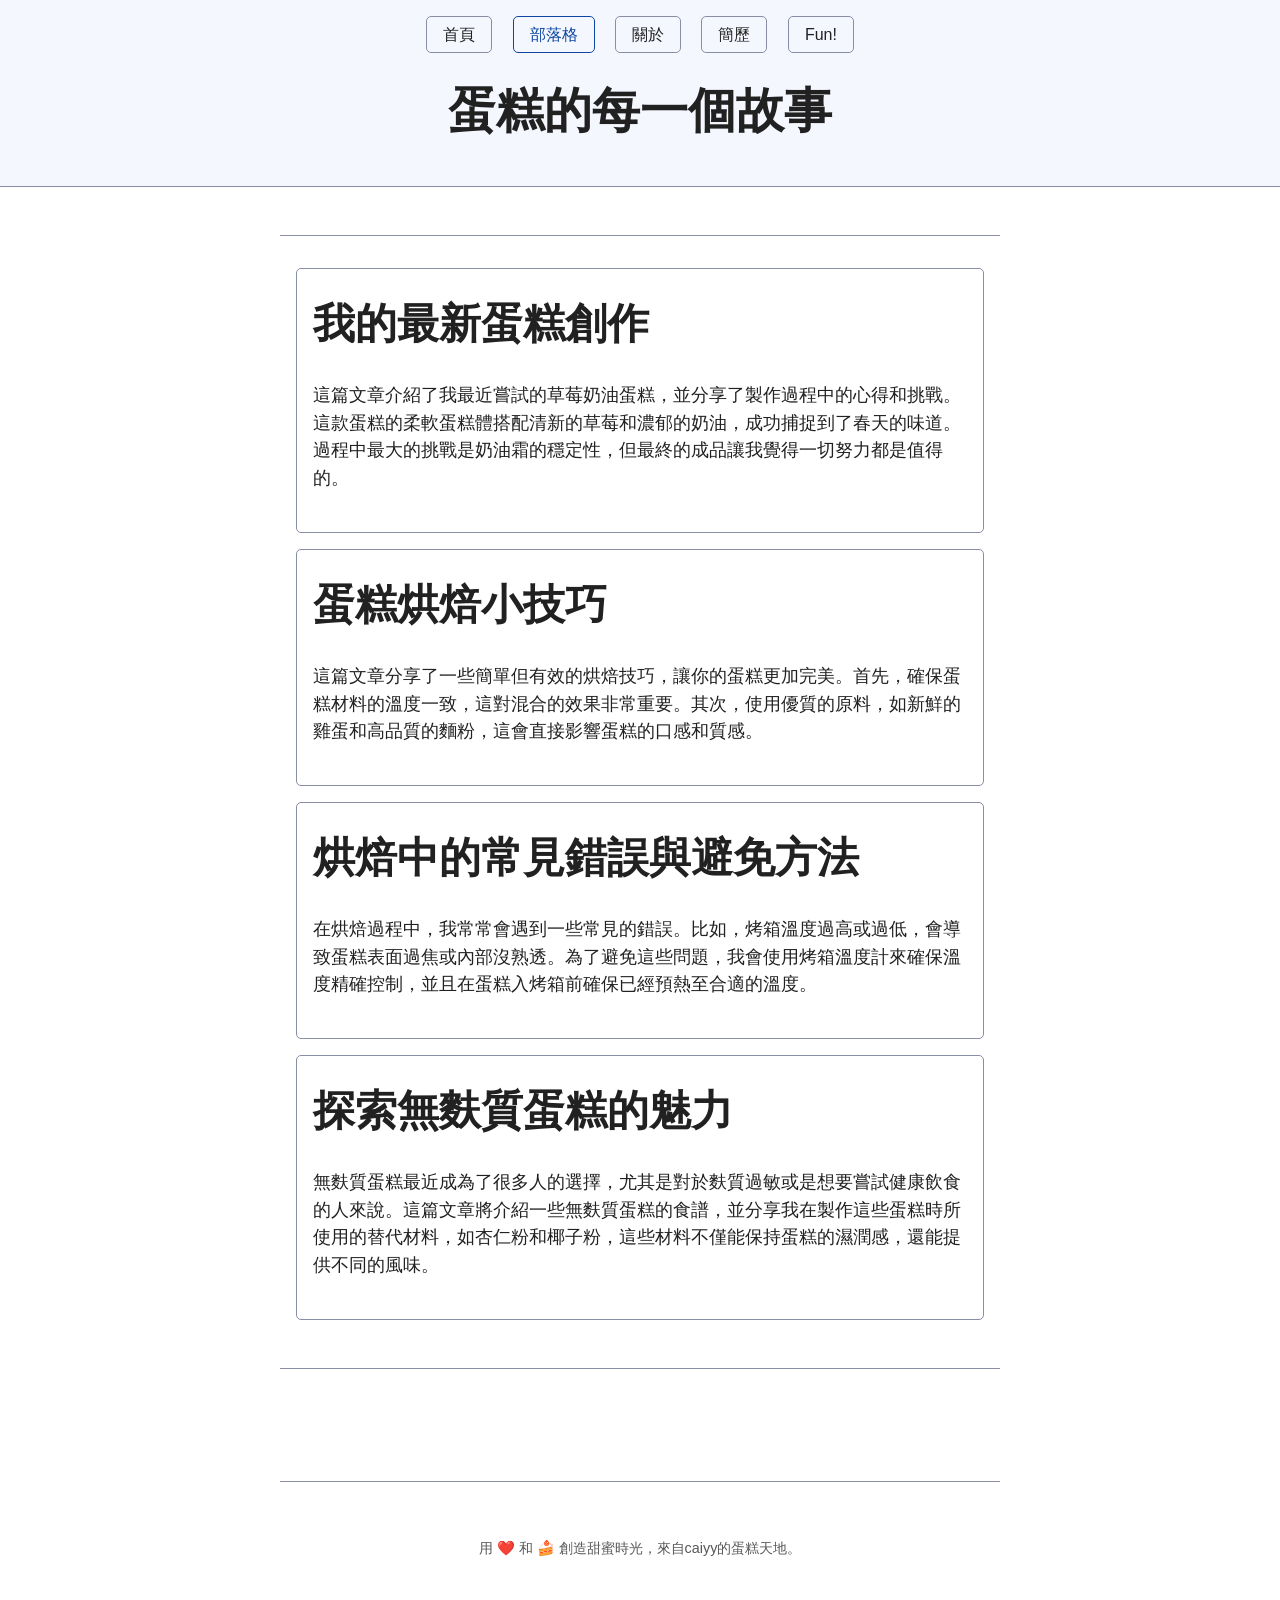
==== blog/index.html @ 67ed5c70 "Add files via upload" ====
<!DOCTYPE html>
<html lang="en">
<head>
    <meta charset="UTF-8">
    <meta name="viewport" content="width=device-width, initial-scale=1.0">
    <title>部落格 | Caiyy蛋糕天地</title>
    <link rel="stylesheet" href="../css/simple.css">
</head>

<body>
    <header>
        <nav>
            <a href="../index.html">首頁</a>
            <a href="index.html" aria-current="page">部落格</a>
            <a href="../about.html">關於</a>
            <a href="../resume.html">簡歷</a>
            <a href="../fun.html">Fun!</a>
        </nav>
        <h1>蛋糕的每一個故事</h1>
    </header>

    <section>
        <article>
            <h2>我的最新蛋糕創作</h2>
            <p>這篇文章介紹了我最近嘗試的草莓奶油蛋糕，並分享了製作過程中的心得和挑戰。這款蛋糕的柔軟蛋糕體搭配清新的草莓和濃郁的奶油，成功捕捉到了春天的味道。過程中最大的挑戰是奶油霜的穩定性，但最終的成品讓我覺得一切努力都是值得的。</p>
        </article>
        
        <article>
            <h2>蛋糕烘焙小技巧</h2>
            <p>這篇文章分享了一些簡單但有效的烘焙技巧，讓你的蛋糕更加完美。首先，確保蛋糕材料的溫度一致，這對混合的效果非常重要。其次，使用優質的原料，如新鮮的雞蛋和高品質的麵粉，這會直接影響蛋糕的口感和質感。</p>
        </article>
        
        <article>
            <h2>烘焙中的常見錯誤與避免方法</h2>
            <p>在烘焙過程中，我常常會遇到一些常見的錯誤。比如，烤箱溫度過高或過低，會導致蛋糕表面過焦或內部沒熟透。為了避免這些問題，我會使用烤箱溫度計來確保溫度精確控制，並且在蛋糕入烤箱前確保已經預熱至合適的溫度。</p>
        </article>
        
        <article>
            <h2>探索無麩質蛋糕的魅力</h2>
            <p>無麩質蛋糕最近成為了很多人的選擇，尤其是對於麩質過敏或是想要嘗試健康飲食的人來說。這篇文章將介紹一些無麩質蛋糕的食譜，並分享我在製作這些蛋糕時所使用的替代材料，如杏仁粉和椰子粉，這些材料不僅能保持蛋糕的濕潤感，還能提供不同的風味。</p>
        </article>
        
    </section>

    <footer>
        <p>用 ❤️ 和 🍰 創造甜蜜時光，來自caiyy的蛋糕天地。</p>
    </footer>
</body>
</html>
---- css/simple.css ----
/* Global variables. */
:root {
  /* Set sans-serif & mono fonts */
  --sans-font: -apple-system, BlinkMacSystemFont, "Avenir Next", Avenir,
    "Nimbus Sans L", Roboto, "Noto Sans", "Segoe UI", Arial, Helvetica,
    "Helvetica Neue", sans-serif;
  --mono-font: Consolas, Menlo, Monaco, "Andale Mono", "Ubuntu Mono", monospace;
  --standard-border-radius: 5px;

  /* Default (light) theme */
  --bg: #fff;
  --accent-bg: #f5f7ff;
  --text: #212121;
  --text-light: #585858;
  --border: #898EA4;
  --accent: #0d47a1;
  --accent-hover: #1266e2;
  --accent-text: var(--bg);
  --code: #d81b60;
  --preformatted: #444;
  --marked: #ffdd33;
  --disabled: #efefef;
}

/* Dark theme */
@media (prefers-color-scheme: dark) {
  :root {
    color-scheme: dark;
    --bg: #212121;
    --accent-bg: #2b2b2b;
    --text: #dcdcdc;
    --text-light: #ababab;
    --accent: #ffb300;
    --accent-hover: #ffe099;
    --accent-text: var(--bg);
    --code: #f06292;
    --preformatted: #ccc;
    --disabled: #111;
  }
  /* Add a bit of transparency so light media isn't so glaring in dark mode */
  img,
  video {
    opacity: 0.8;
  }
}

/* Reset box-sizing */
*, *::before, *::after {
  box-sizing: border-box;
}

/* Reset default appearance */
textarea,
select,
input,
progress {
  appearance: none;
  -webkit-appearance: none;
  -moz-appearance: none;
}

html {
  /* Set the font globally */
  font-family: var(--sans-font);
  scroll-behavior: smooth;
}

/* Make the body a nice central block */
body {
  color: var(--text);
  background-color: var(--bg);
  font-size: 1.15rem;
  line-height: 1.5;
  display: grid;
  grid-template-columns: 1fr min(45rem, 90%) 1fr;
  margin: 0;
}
body > * {
  grid-column: 2;
}

/* Make the header bg full width, but the content inline with body */
body > header {
  background-color: var(--accent-bg);
  border-bottom: 1px solid var(--border);
  text-align: center;
  padding: 0 0.5rem 2rem 0.5rem;
  grid-column: 1 / -1;
}

body > header > *:only-child {
  margin-block-start: 2rem;
}

body > header h1 {
  max-width: 1200px;
  margin: 1rem auto;
}

body > header p {
  max-width: 40rem;
  margin: 1rem auto;
}

/* Add a little padding to ensure spacing is correct between content and header > nav */
main {
  padding-top: 1.5rem;
}

body > footer {
  margin-top: 4rem;
  padding: 2rem 1rem 1.5rem 1rem;
  color: var(--text-light);
  font-size: 0.9rem;
  text-align: center;
  border-top: 1px solid var(--border);
}

/* Format headers */
h1 {
  font-size: 3rem;
}

h2 {
  font-size: 2.6rem;
  margin-top: 3rem;
}

h3 {
  font-size: 2rem;
  margin-top: 3rem;
}

h4 {
  font-size: 1.44rem;
}

h5 {
  font-size: 1.15rem;
}

h6 {
  font-size: 0.96rem;
}

p {
  margin: 1.5rem 0;
}

/* Prevent long strings from overflowing container */
p, h1, h2, h3, h4, h5, h6 {
  overflow-wrap: break-word;
}

/* Fix line height when title wraps */
h1,
h2,
h3 {
  line-height: 1.1;
}

/* Reduce header size on mobile */
@media only screen and (max-width: 720px) {
  h1 {
    font-size: 2.5rem;
  }

  h2 {
    font-size: 2.1rem;
  }

  h3 {
    font-size: 1.75rem;
  }

  h4 {
    font-size: 1.25rem;
  }
}

/* Format links & buttons */
a,
a:visited {
  color: var(--accent);
}

a:hover {
  text-decoration: none;
}

button,
.button,
a.button, /* extra specificity to override a */
input[type="submit"],
input[type="reset"],
input[type="button"] {
  border: 1px solid var(--accent);
  background-color: var(--accent);
  color: var(--accent-text);
  padding: 0.5rem 0.9rem;
  text-decoration: none;
  line-height: normal;
}

.button[aria-disabled="true"], 
input:disabled,
textarea:disabled,
select:disabled,
button[disabled] {
  cursor: not-allowed;
  background-color: var(--disabled);
  border-color: var(--disabled);
  color: var(--text-light);
}

input[type="range"] {
  padding: 0;
}

/* Set the cursor to '?' on an abbreviation and style the abbreviation to show that there is more information underneath */
abbr[title] {
  cursor: help;
  text-decoration-line: underline;
  text-decoration-style: dotted;
}

button:enabled:hover,
.button:not([aria-disabled="true"]):hover,
input[type="submit"]:enabled:hover,
input[type="reset"]:enabled:hover,
input[type="button"]:enabled:hover {
  background-color: var(--accent-hover);
  border-color: var(--accent-hover);
  cursor: pointer;
}

.button:focus-visible,
button:focus-visible:where(:enabled),
input:enabled:focus-visible:where(
  [type="submit"],
  [type="reset"],
  [type="button"]
) {
  outline: 2px solid var(--accent);
  outline-offset: 1px;
}

/* Format navigation */
header > nav {
  font-size: 1rem;
  line-height: 2;
  padding: 1rem 0 0 0;
}

/* Use flexbox to allow items to wrap, as needed */
header > nav ul,
header > nav ol {
  align-content: space-around;
  align-items: center;
  display: flex;
  flex-direction: row;
  flex-wrap: wrap;
  justify-content: center;
  list-style-type: none;
  margin: 0;
  padding: 0;
}

/* List items are inline elements, make them behave more like blocks */
header > nav ul li,
header > nav ol li {
  display: inline-block;
}

header > nav a,
header > nav a:visited {
  margin: 0 0.5rem 1rem 0.5rem;
  border: 1px solid var(--border);
  border-radius: var(--standard-border-radius);
  color: var(--text);
  display: inline-block;
  padding: 0.1rem 1rem;
  text-decoration: none;
}

header > nav a:hover,
header > nav a.current,
header > nav a[aria-current="page"],
header > nav a[aria-current="true"] {
  border-color: var(--accent);
  color: var(--accent);
  cursor: pointer;
}

/* Reduce nav side on mobile */
@media only screen and (max-width: 720px) {
  header > nav a {
    border: none;
    padding: 0;
    text-decoration: underline;
    line-height: 1;
  }
}

/* Consolidate box styling */
aside, details, pre, progress {
  background-color: var(--accent-bg);
  border: 1px solid var(--border);
  border-radius: var(--standard-border-radius);
  margin-bottom: 1rem;
}

aside {
  font-size: 1rem;
  width: 30%;
  padding: 0 15px;
  margin-inline-start: 15px;
  float: right;
}
*[dir="rtl"] aside {
  float: left;
}

/* Make aside full-width on mobile */
@media only screen and (max-width: 720px) {
  aside {
    width: 100%;
    float: none;
    margin-inline-start: 0;
  }
}

article, fieldset, dialog {
  border: 1px solid var(--border);
  padding: 1rem;
  border-radius: var(--standard-border-radius);
  margin-bottom: 1rem;
}

article h2:first-child,
section h2:first-child,
article h3:first-child,
section h3:first-child {
  margin-top: 1rem;
}

section {
  border-top: 1px solid var(--border);
  border-bottom: 1px solid var(--border);
  padding: 2rem 1rem;
  margin: 3rem 0;
}

/* Don't double separators when chaining sections */
section + section,
section:first-child {
  border-top: 0;
  padding-top: 0;
}

section + section {
  margin-top: 0;
}

section:last-child {
  border-bottom: 0;
  padding-bottom: 0;
}

details {
  padding: 0.7rem 1rem;
}

summary {
  cursor: pointer;
  font-weight: bold;
  padding: 0.7rem 1rem;
  margin: -0.7rem -1rem;
  word-break: break-all;
}

details[open] > summary + * {
  margin-top: 0;
}

details[open] > summary {
  margin-bottom: 0.5rem;
}

details[open] > :last-child {
  margin-bottom: 0;
}

/* Format tables */
table {
  border-collapse: collapse;
  margin: 1.5rem 0;
}

figure > table {
  width: max-content;
  margin: 0;
}

td,
th {
  border: 1px solid var(--border);
  text-align: start;
  padding: 0.5rem;
}

th {
  background-color: var(--accent-bg);
  font-weight: bold;
}

tr:nth-child(even) {
  /* Set every other cell slightly darker. Improves readability. */
  background-color: var(--accent-bg);
}

table caption {
  font-weight: bold;
  margin-bottom: 0.5rem;
}

/* Format forms */
textarea,
select,
input,
button,
.button {
  font-size: inherit;
  font-family: inherit;
  padding: 0.5rem;
  margin-bottom: 0.5rem;
  border-radius: var(--standard-border-radius);
  box-shadow: none;
  max-width: 100%;
  display: inline-block;
}
textarea,
select,
input {
  color: var(--text);
  background-color: var(--bg);
  border: 1px solid var(--border);
}
label {
  display: block;
}
textarea:not([cols]) {
  width: 100%;
}

/* Add arrow to drop-down */
select:not([multiple]) {
  background-image: linear-gradient(45deg, transparent 49%, var(--text) 51%),
    linear-gradient(135deg, var(--text) 51%, transparent 49%);
  background-position: calc(100% - 15px), calc(100% - 10px);
  background-size: 5px 5px, 5px 5px;
  background-repeat: no-repeat;
  padding-inline-end: 25px;
}
*[dir="rtl"] select:not([multiple]) {
  background-position: 10px, 15px;
}

/* checkbox and radio button style */
input[type="checkbox"],
input[type="radio"] {
  vertical-align: middle;
  position: relative;
  width: min-content;
}

input[type="checkbox"] + label,
input[type="radio"] + label {
  display: inline-block;
}

input[type="radio"] {
  border-radius: 100%;
}

input[type="checkbox"]:checked,
input[type="radio"]:checked {
  background-color: var(--accent);
}

input[type="checkbox"]:checked::after {
  /* Creates a rectangle with colored right and bottom borders which is rotated to look like a check mark */
  content: " ";
  width: 0.18em;
  height: 0.32em;
  border-radius: 0;
  position: absolute;
  top: 0.05em;
  left: 0.17em;
  background-color: transparent;
  border-right: solid var(--bg) 0.08em;
  border-bottom: solid var(--bg) 0.08em;
  font-size: 1.8em;
  transform: rotate(45deg);
}
input[type="radio"]:checked::after {
  /* creates a colored circle for the checked radio button  */
  content: " ";
  width: 0.25em;
  height: 0.25em;
  border-radius: 100%;
  position: absolute;
  top: 0.125em;
  background-color: var(--bg);
  left: 0.125em;
  font-size: 32px;
}

/* Makes input fields wider on smaller screens */
@media only screen and (max-width: 720px) {
  textarea,
  select,
  input {
    width: 100%;
  }
}

/* Set a height for color input */
input[type="color"] {
  height: 2.5rem;
  padding:  0.2rem;
}

/* do not show border around file selector button */
input[type="file"] {
  border: 0;
}

/* Misc body elements */
hr {
  border: none;
  height: 1px;
  background: var(--border);
  margin: 1rem auto;
}

mark {
  padding: 2px 5px;
  border-radius: var(--standard-border-radius);
  background-color: var(--marked);
  color: black;
}

mark a {
  color: #0d47a1;
}

img,
video {
  max-width: 100%;
  height: auto;
  border-radius: var(--standard-border-radius);
}

figure {
  margin: 0;
  display: block;
  overflow-x: auto;
}

figure > img,
figure > picture > img {
  display: block;
  margin-inline: auto;
}

figcaption {
  text-align: center;
  font-size: 0.9rem;
  color: var(--text-light);
  margin-block: 1rem;
}

blockquote {
  margin-inline-start: 2rem;
  margin-inline-end: 0;
  margin-block: 2rem;
  padding: 0.4rem 0.8rem;
  border-inline-start: 0.35rem solid var(--accent);
  color: var(--text-light);
  font-style: italic;
}

cite {
  font-size: 0.9rem;
  color: var(--text-light);
  font-style: normal;
}

dt {
    color: var(--text-light);
}

/* Use mono font for code elements */
code,
pre,
pre span,
kbd,
samp {
  font-family: var(--mono-font);
  color: var(--code);
}

kbd {
  color: var(--preformatted);
  border: 1px solid var(--preformatted);
  border-bottom: 3px solid var(--preformatted);
  border-radius: var(--standard-border-radius);
  padding: 0.1rem 0.4rem;
}

pre {
  padding: 1rem 1.4rem;
  max-width: 100%;
  overflow: auto;
  color: var(--preformatted);
}

/* Fix embedded code within pre */
pre code {
  color: var(--preformatted);
  background: none;
  margin: 0;
  padding: 0;
}

/* Progress bars */
/* Declarations are repeated because you */
/* cannot combine vendor-specific selectors */
progress {
  width: 100%;
}

progress:indeterminate {
  background-color: var(--accent-bg);
}

progress::-webkit-progress-bar {
  border-radius: var(--standard-border-radius);
  background-color: var(--accent-bg);
}

progress::-webkit-progress-value {
  border-radius: var(--standard-border-radius);
  background-color: var(--accent);
}

progress::-moz-progress-bar {
  border-radius: var(--standard-border-radius);
  background-color: var(--accent);
  transition-property: width;
  transition-duration: 0.3s;
}

progress:indeterminate::-moz-progress-bar {
  background-color: var(--accent-bg);
}

dialog {
  background-color: var(--bg);
  max-width: 40rem;
  margin: auto;
}

dialog::backdrop {
  background-color: var(--bg);
  opacity: 0.8;
}

@media only screen and (max-width: 720px) {
  dialog {
    max-width: calc(100vw - 2rem);
  }
}

/* Superscript & Subscript */
/* Prevent scripts from affecting line-height. */
sup, sub {
  vertical-align: baseline;
  position: relative;
}

sup {
  top: -0.4em;
}

sub { 
  top: 0.3em; 
}

/* Classes for notices */
.notice {
  background: var(--accent-bg);
  border: 2px solid var(--border);
  border-radius: var(--standard-border-radius);
  padding: 1.5rem;
  margin: 2rem 0;
}

/* Print */
@media print {
  @page {
    margin: 1cm;
  }
  body {
    display: block;
  }
  body > header {
    background-color: unset;
  }
  body > header nav,
  body > footer {
    display: none;
  }
  article {
    border: none;
    padding: 0;
  }
  a[href^="http"]::after {
    content: " <" attr(href) ">";
  }
  abbr[title]:after {
    content: " (" attr(title) ")";
  }
  a {
    text-decoration: none;
  }
  p {
    widows: 3;
    orphans: 3;
  }
  hr {
    border-top: 1px solid var(--border);
  }
  mark {
    border: 1px solid var(--border);
  }
  pre, table, figure, img, svg {
    break-inside: avoid;
  }
  pre code {
    white-space: pre-wrap;
  }
}
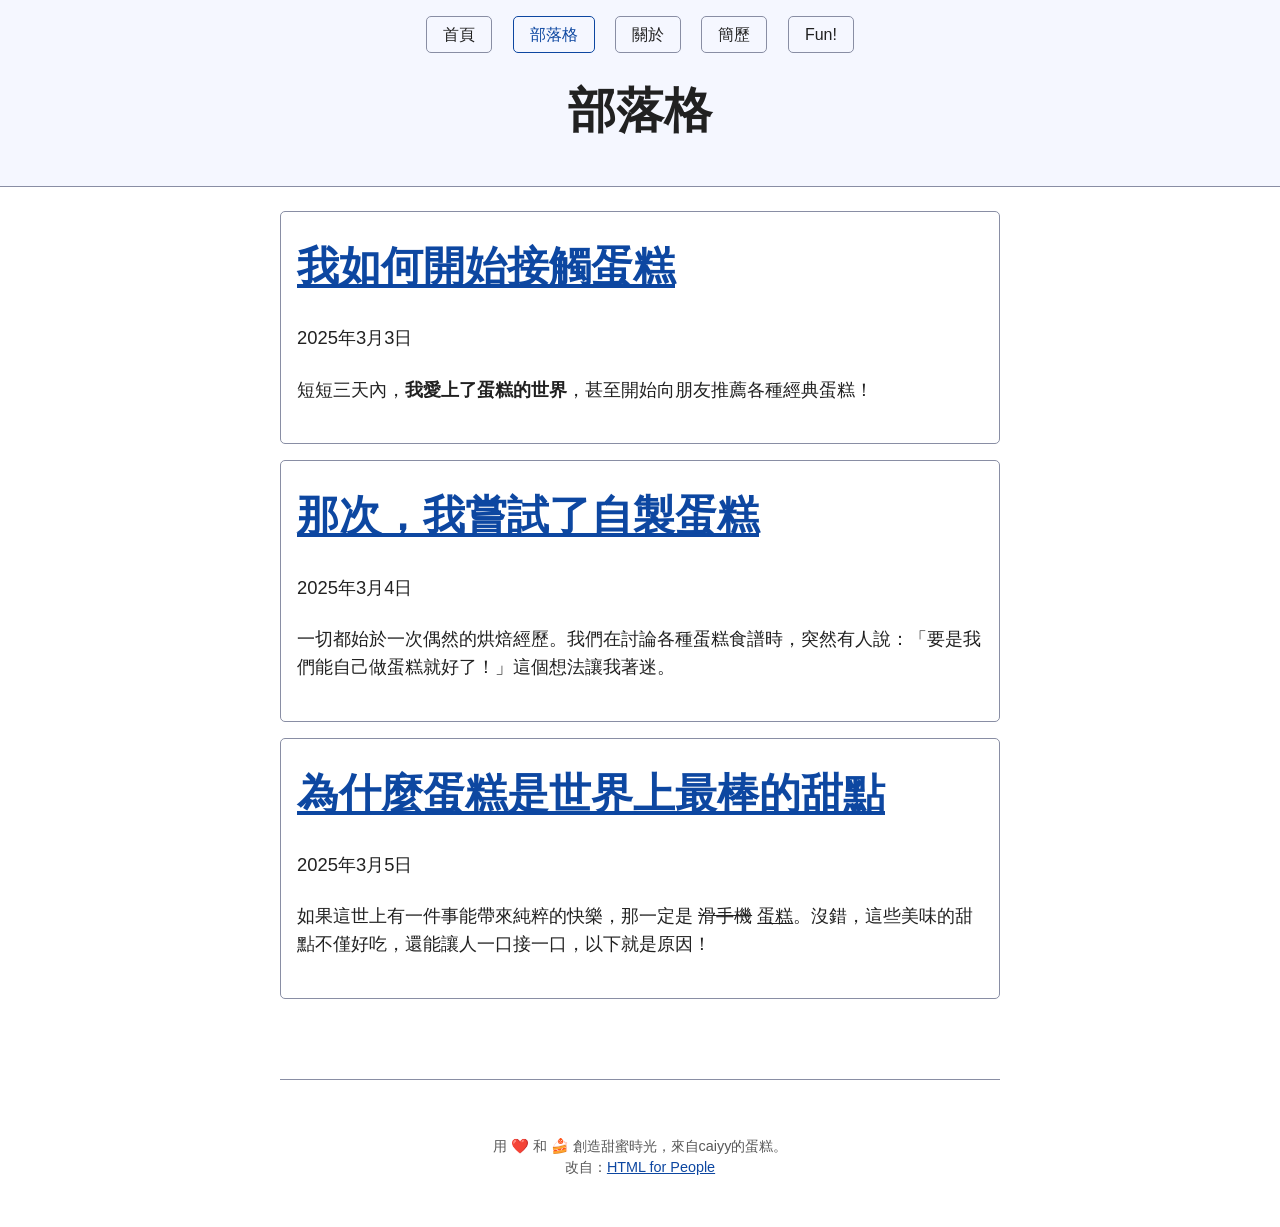
==== commit 269804ea: "改關於我" ====
--- a/blog/index.html
+++ b/blog/index.html
@@ -1,49 +1,57 @@
-<!DOCTYPE html>
-<html lang="en">
-<head>
-    <meta charset="UTF-8">
-    <meta name="viewport" content="width=device-width, initial-scale=1.0">
-    <title>部落格 | Caiyy蛋糕天地</title>
-    <link rel="stylesheet" href="../css/simple.css">
-</head>
-
-<body>
-    <header>
-        <nav>
-            <a href="../index.html">首頁</a>
-            <a href="index.html" aria-current="page">部落格</a>
-            <a href="../about.html">關於</a>
-            <a href="../resume.html">簡歷</a>
-            <a href="../fun.html">Fun!</a>
-        </nav>
-        <h1>蛋糕的每一個故事</h1>
-    </header>
-
-    <section>
-        <article>
-            <h2>我的最新蛋糕創作</h2>
-            <p>這篇文章介紹了我最近嘗試的草莓奶油蛋糕，並分享了製作過程中的心得和挑戰。這款蛋糕的柔軟蛋糕體搭配清新的草莓和濃郁的奶油，成功捕捉到了春天的味道。過程中最大的挑戰是奶油霜的穩定性，但最終的成品讓我覺得一切努力都是值得的。</p>
-        </article>
-        
-        <article>
-            <h2>蛋糕烘焙小技巧</h2>
-            <p>這篇文章分享了一些簡單但有效的烘焙技巧，讓你的蛋糕更加完美。首先，確保蛋糕材料的溫度一致，這對混合的效果非常重要。其次，使用優質的原料，如新鮮的雞蛋和高品質的麵粉，這會直接影響蛋糕的口感和質感。</p>
-        </article>
-        
-        <article>
-            <h2>烘焙中的常見錯誤與避免方法</h2>
-            <p>在烘焙過程中，我常常會遇到一些常見的錯誤。比如，烤箱溫度過高或過低，會導致蛋糕表面過焦或內部沒熟透。為了避免這些問題，我會使用烤箱溫度計來確保溫度精確控制，並且在蛋糕入烤箱前確保已經預熱至合適的溫度。</p>
-        </article>
-        
-        <article>
-            <h2>探索無麩質蛋糕的魅力</h2>
-            <p>無麩質蛋糕最近成為了很多人的選擇，尤其是對於麩質過敏或是想要嘗試健康飲食的人來說。這篇文章將介紹一些無麩質蛋糕的食譜，並分享我在製作這些蛋糕時所使用的替代材料，如杏仁粉和椰子粉，這些材料不僅能保持蛋糕的濕潤感，還能提供不同的風味。</p>
-        </article>
-        
-    </section>
-
-    <footer>
-        <p>用 ❤️ 和 🍰 創造甜蜜時光，來自caiyy的蛋糕天地。</p>
-    </footer>
-</body>
-</html>
+<!DOCTYPE html>
+<html>
+  <head>
+    <meta charset="utf-8" />
+    <link rel="stylesheet" href="../css/simple.css" />
+    <title>蛋糕愛好者的天地</title>
+  </head>
+
+  <body>
+    <header>
+      <nav>
+        <a href="../index.html">首頁</a>
+        <a href="index.html" aria-current="page">部落格</a>
+        <a href="../about.html">關於</a>
+        <a href="../resume.html">簡歷</a>
+        <a href="../fun.html">Fun!</a>
+      </nav>
+      <h1>部落格</h1>
+    </header>
+    <main>
+      <article>
+        <h2>
+          <a href="2025-03-03-a.html">我如何開始接觸蛋糕</a>
+        </h2>
+        <p><time datetime="2025-03-03">2025年3月3日</time></p>
+        <p>
+          短短三天內，<strong>我愛上了蛋糕的世界</strong>，甚至開始向朋友推薦各種經典蛋糕！
+        </p>
+      </article>
+      <article>
+        <h2>
+          <a href="2025-03-03-b.html">那次，我嘗試了自製蛋糕</a>
+        </h2>
+        <p><time datetime="2025-03-03">2025年3月4日</time></p>
+        <p>
+          一切都始於一次偶然的烘焙經歷。我們在討論各種蛋糕食譜時，突然有人說：「要是我們能自己做蛋糕就好了！」這個想法讓我著迷。
+        </p>
+      </article>
+      <article>
+        <h2>
+          <a href="2025-03-03-c.html">為什麼蛋糕是世界上最棒的甜點</a>
+        </h2>
+        <p><time datetime="2025-03-03">2025年3月5日</time></p>
+        <p>
+          如果這世上有一件事能帶來純粹的快樂，那一定是 <del>滑手機</del>
+          <ins>蛋糕</ins>。沒錯，這些美味的甜點不僅好吃，還能讓人一口接一口，以下就是原因！
+        </p>
+      </article>
+    </main>
+
+    <footer>
+      <p>用 ❤️ 和 🍰 創造甜蜜時光，來自caiyy的蛋糕。<br>
+      改自：<a href="https://htmlforpeople.com/">HTML for People</a>
+      </p>    
+    </footer>
+  </body>
+</html>
--- a/css/simple.css
+++ b/css/simple.css
@@ -1,754 +1,754 @@
-/* Global variables. */
-:root {
-  /* Set sans-serif & mono fonts */
-  --sans-font: -apple-system, BlinkMacSystemFont, "Avenir Next", Avenir,
-    "Nimbus Sans L", Roboto, "Noto Sans", "Segoe UI", Arial, Helvetica,
-    "Helvetica Neue", sans-serif;
-  --mono-font: Consolas, Menlo, Monaco, "Andale Mono", "Ubuntu Mono", monospace;
-  --standard-border-radius: 5px;
-
-  /* Default (light) theme */
-  --bg: #fff;
-  --accent-bg: #f5f7ff;
-  --text: #212121;
-  --text-light: #585858;
-  --border: #898EA4;
-  --accent: #0d47a1;
-  --accent-hover: #1266e2;
-  --accent-text: var(--bg);
-  --code: #d81b60;
-  --preformatted: #444;
-  --marked: #ffdd33;
-  --disabled: #efefef;
-}
-
-/* Dark theme */
-@media (prefers-color-scheme: dark) {
-  :root {
-    color-scheme: dark;
-    --bg: #212121;
-    --accent-bg: #2b2b2b;
-    --text: #dcdcdc;
-    --text-light: #ababab;
-    --accent: #ffb300;
-    --accent-hover: #ffe099;
-    --accent-text: var(--bg);
-    --code: #f06292;
-    --preformatted: #ccc;
-    --disabled: #111;
-  }
-  /* Add a bit of transparency so light media isn't so glaring in dark mode */
-  img,
-  video {
-    opacity: 0.8;
-  }
-}
-
-/* Reset box-sizing */
-*, *::before, *::after {
-  box-sizing: border-box;
-}
-
-/* Reset default appearance */
-textarea,
-select,
-input,
-progress {
-  appearance: none;
-  -webkit-appearance: none;
-  -moz-appearance: none;
-}
-
-html {
-  /* Set the font globally */
-  font-family: var(--sans-font);
-  scroll-behavior: smooth;
-}
-
-/* Make the body a nice central block */
-body {
-  color: var(--text);
-  background-color: var(--bg);
-  font-size: 1.15rem;
-  line-height: 1.5;
-  display: grid;
-  grid-template-columns: 1fr min(45rem, 90%) 1fr;
-  margin: 0;
-}
-body > * {
-  grid-column: 2;
-}
-
-/* Make the header bg full width, but the content inline with body */
-body > header {
-  background-color: var(--accent-bg);
-  border-bottom: 1px solid var(--border);
-  text-align: center;
-  padding: 0 0.5rem 2rem 0.5rem;
-  grid-column: 1 / -1;
-}
-
-body > header > *:only-child {
-  margin-block-start: 2rem;
-}
-
-body > header h1 {
-  max-width: 1200px;
-  margin: 1rem auto;
-}
-
-body > header p {
-  max-width: 40rem;
-  margin: 1rem auto;
-}
-
-/* Add a little padding to ensure spacing is correct between content and header > nav */
-main {
-  padding-top: 1.5rem;
-}
-
-body > footer {
-  margin-top: 4rem;
-  padding: 2rem 1rem 1.5rem 1rem;
-  color: var(--text-light);
-  font-size: 0.9rem;
-  text-align: center;
-  border-top: 1px solid var(--border);
-}
-
-/* Format headers */
-h1 {
-  font-size: 3rem;
-}
-
-h2 {
-  font-size: 2.6rem;
-  margin-top: 3rem;
-}
-
-h3 {
-  font-size: 2rem;
-  margin-top: 3rem;
-}
-
-h4 {
-  font-size: 1.44rem;
-}
-
-h5 {
-  font-size: 1.15rem;
-}
-
-h6 {
-  font-size: 0.96rem;
-}
-
-p {
-  margin: 1.5rem 0;
-}
-
-/* Prevent long strings from overflowing container */
-p, h1, h2, h3, h4, h5, h6 {
-  overflow-wrap: break-word;
-}
-
-/* Fix line height when title wraps */
-h1,
-h2,
-h3 {
-  line-height: 1.1;
-}
-
-/* Reduce header size on mobile */
-@media only screen and (max-width: 720px) {
-  h1 {
-    font-size: 2.5rem;
-  }
-
-  h2 {
-    font-size: 2.1rem;
-  }
-
-  h3 {
-    font-size: 1.75rem;
-  }
-
-  h4 {
-    font-size: 1.25rem;
-  }
-}
-
-/* Format links & buttons */
-a,
-a:visited {
-  color: var(--accent);
-}
-
-a:hover {
-  text-decoration: none;
-}
-
-button,
-.button,
-a.button, /* extra specificity to override a */
-input[type="submit"],
-input[type="reset"],
-input[type="button"] {
-  border: 1px solid var(--accent);
-  background-color: var(--accent);
-  color: var(--accent-text);
-  padding: 0.5rem 0.9rem;
-  text-decoration: none;
-  line-height: normal;
-}
-
-.button[aria-disabled="true"], 
-input:disabled,
-textarea:disabled,
-select:disabled,
-button[disabled] {
-  cursor: not-allowed;
-  background-color: var(--disabled);
-  border-color: var(--disabled);
-  color: var(--text-light);
-}
-
-input[type="range"] {
-  padding: 0;
-}
-
-/* Set the cursor to '?' on an abbreviation and style the abbreviation to show that there is more information underneath */
-abbr[title] {
-  cursor: help;
-  text-decoration-line: underline;
-  text-decoration-style: dotted;
-}
-
-button:enabled:hover,
-.button:not([aria-disabled="true"]):hover,
-input[type="submit"]:enabled:hover,
-input[type="reset"]:enabled:hover,
-input[type="button"]:enabled:hover {
-  background-color: var(--accent-hover);
-  border-color: var(--accent-hover);
-  cursor: pointer;
-}
-
-.button:focus-visible,
-button:focus-visible:where(:enabled),
-input:enabled:focus-visible:where(
-  [type="submit"],
-  [type="reset"],
-  [type="button"]
-) {
-  outline: 2px solid var(--accent);
-  outline-offset: 1px;
-}
-
-/* Format navigation */
-header > nav {
-  font-size: 1rem;
-  line-height: 2;
-  padding: 1rem 0 0 0;
-}
-
-/* Use flexbox to allow items to wrap, as needed */
-header > nav ul,
-header > nav ol {
-  align-content: space-around;
-  align-items: center;
-  display: flex;
-  flex-direction: row;
-  flex-wrap: wrap;
-  justify-content: center;
-  list-style-type: none;
-  margin: 0;
-  padding: 0;
-}
-
-/* List items are inline elements, make them behave more like blocks */
-header > nav ul li,
-header > nav ol li {
-  display: inline-block;
-}
-
-header > nav a,
-header > nav a:visited {
-  margin: 0 0.5rem 1rem 0.5rem;
-  border: 1px solid var(--border);
-  border-radius: var(--standard-border-radius);
-  color: var(--text);
-  display: inline-block;
-  padding: 0.1rem 1rem;
-  text-decoration: none;
-}
-
-header > nav a:hover,
-header > nav a.current,
-header > nav a[aria-current="page"],
-header > nav a[aria-current="true"] {
-  border-color: var(--accent);
-  color: var(--accent);
-  cursor: pointer;
-}
-
-/* Reduce nav side on mobile */
-@media only screen and (max-width: 720px) {
-  header > nav a {
-    border: none;
-    padding: 0;
-    text-decoration: underline;
-    line-height: 1;
-  }
-}
-
-/* Consolidate box styling */
-aside, details, pre, progress {
-  background-color: var(--accent-bg);
-  border: 1px solid var(--border);
-  border-radius: var(--standard-border-radius);
-  margin-bottom: 1rem;
-}
-
-aside {
-  font-size: 1rem;
-  width: 30%;
-  padding: 0 15px;
-  margin-inline-start: 15px;
-  float: right;
-}
-*[dir="rtl"] aside {
-  float: left;
-}
-
-/* Make aside full-width on mobile */
-@media only screen and (max-width: 720px) {
-  aside {
-    width: 100%;
-    float: none;
-    margin-inline-start: 0;
-  }
-}
-
-article, fieldset, dialog {
-  border: 1px solid var(--border);
-  padding: 1rem;
-  border-radius: var(--standard-border-radius);
-  margin-bottom: 1rem;
-}
-
-article h2:first-child,
-section h2:first-child,
-article h3:first-child,
-section h3:first-child {
-  margin-top: 1rem;
-}
-
-section {
-  border-top: 1px solid var(--border);
-  border-bottom: 1px solid var(--border);
-  padding: 2rem 1rem;
-  margin: 3rem 0;
-}
-
-/* Don't double separators when chaining sections */
-section + section,
-section:first-child {
-  border-top: 0;
-  padding-top: 0;
-}
-
-section + section {
-  margin-top: 0;
-}
-
-section:last-child {
-  border-bottom: 0;
-  padding-bottom: 0;
-}
-
-details {
-  padding: 0.7rem 1rem;
-}
-
-summary {
-  cursor: pointer;
-  font-weight: bold;
-  padding: 0.7rem 1rem;
-  margin: -0.7rem -1rem;
-  word-break: break-all;
-}
-
-details[open] > summary + * {
-  margin-top: 0;
-}
-
-details[open] > summary {
-  margin-bottom: 0.5rem;
-}
-
-details[open] > :last-child {
-  margin-bottom: 0;
-}
-
-/* Format tables */
-table {
-  border-collapse: collapse;
-  margin: 1.5rem 0;
-}
-
-figure > table {
-  width: max-content;
-  margin: 0;
-}
-
-td,
-th {
-  border: 1px solid var(--border);
-  text-align: start;
-  padding: 0.5rem;
-}
-
-th {
-  background-color: var(--accent-bg);
-  font-weight: bold;
-}
-
-tr:nth-child(even) {
-  /* Set every other cell slightly darker. Improves readability. */
-  background-color: var(--accent-bg);
-}
-
-table caption {
-  font-weight: bold;
-  margin-bottom: 0.5rem;
-}
-
-/* Format forms */
-textarea,
-select,
-input,
-button,
-.button {
-  font-size: inherit;
-  font-family: inherit;
-  padding: 0.5rem;
-  margin-bottom: 0.5rem;
-  border-radius: var(--standard-border-radius);
-  box-shadow: none;
-  max-width: 100%;
-  display: inline-block;
-}
-textarea,
-select,
-input {
-  color: var(--text);
-  background-color: var(--bg);
-  border: 1px solid var(--border);
-}
-label {
-  display: block;
-}
-textarea:not([cols]) {
-  width: 100%;
-}
-
-/* Add arrow to drop-down */
-select:not([multiple]) {
-  background-image: linear-gradient(45deg, transparent 49%, var(--text) 51%),
-    linear-gradient(135deg, var(--text) 51%, transparent 49%);
-  background-position: calc(100% - 15px), calc(100% - 10px);
-  background-size: 5px 5px, 5px 5px;
-  background-repeat: no-repeat;
-  padding-inline-end: 25px;
-}
-*[dir="rtl"] select:not([multiple]) {
-  background-position: 10px, 15px;
-}
-
-/* checkbox and radio button style */
-input[type="checkbox"],
-input[type="radio"] {
-  vertical-align: middle;
-  position: relative;
-  width: min-content;
-}
-
-input[type="checkbox"] + label,
-input[type="radio"] + label {
-  display: inline-block;
-}
-
-input[type="radio"] {
-  border-radius: 100%;
-}
-
-input[type="checkbox"]:checked,
-input[type="radio"]:checked {
-  background-color: var(--accent);
-}
-
-input[type="checkbox"]:checked::after {
-  /* Creates a rectangle with colored right and bottom borders which is rotated to look like a check mark */
-  content: " ";
-  width: 0.18em;
-  height: 0.32em;
-  border-radius: 0;
-  position: absolute;
-  top: 0.05em;
-  left: 0.17em;
-  background-color: transparent;
-  border-right: solid var(--bg) 0.08em;
-  border-bottom: solid var(--bg) 0.08em;
-  font-size: 1.8em;
-  transform: rotate(45deg);
-}
-input[type="radio"]:checked::after {
-  /* creates a colored circle for the checked radio button  */
-  content: " ";
-  width: 0.25em;
-  height: 0.25em;
-  border-radius: 100%;
-  position: absolute;
-  top: 0.125em;
-  background-color: var(--bg);
-  left: 0.125em;
-  font-size: 32px;
-}
-
-/* Makes input fields wider on smaller screens */
-@media only screen and (max-width: 720px) {
-  textarea,
-  select,
-  input {
-    width: 100%;
-  }
-}
-
-/* Set a height for color input */
-input[type="color"] {
-  height: 2.5rem;
-  padding:  0.2rem;
-}
-
-/* do not show border around file selector button */
-input[type="file"] {
-  border: 0;
-}
-
-/* Misc body elements */
-hr {
-  border: none;
-  height: 1px;
-  background: var(--border);
-  margin: 1rem auto;
-}
-
-mark {
-  padding: 2px 5px;
-  border-radius: var(--standard-border-radius);
-  background-color: var(--marked);
-  color: black;
-}
-
-mark a {
-  color: #0d47a1;
-}
-
-img,
-video {
-  max-width: 100%;
-  height: auto;
-  border-radius: var(--standard-border-radius);
-}
-
-figure {
-  margin: 0;
-  display: block;
-  overflow-x: auto;
-}
-
-figure > img,
-figure > picture > img {
-  display: block;
-  margin-inline: auto;
-}
-
-figcaption {
-  text-align: center;
-  font-size: 0.9rem;
-  color: var(--text-light);
-  margin-block: 1rem;
-}
-
-blockquote {
-  margin-inline-start: 2rem;
-  margin-inline-end: 0;
-  margin-block: 2rem;
-  padding: 0.4rem 0.8rem;
-  border-inline-start: 0.35rem solid var(--accent);
-  color: var(--text-light);
-  font-style: italic;
-}
-
-cite {
-  font-size: 0.9rem;
-  color: var(--text-light);
-  font-style: normal;
-}
-
-dt {
-    color: var(--text-light);
-}
-
-/* Use mono font for code elements */
-code,
-pre,
-pre span,
-kbd,
-samp {
-  font-family: var(--mono-font);
-  color: var(--code);
-}
-
-kbd {
-  color: var(--preformatted);
-  border: 1px solid var(--preformatted);
-  border-bottom: 3px solid var(--preformatted);
-  border-radius: var(--standard-border-radius);
-  padding: 0.1rem 0.4rem;
-}
-
-pre {
-  padding: 1rem 1.4rem;
-  max-width: 100%;
-  overflow: auto;
-  color: var(--preformatted);
-}
-
-/* Fix embedded code within pre */
-pre code {
-  color: var(--preformatted);
-  background: none;
-  margin: 0;
-  padding: 0;
-}
-
-/* Progress bars */
-/* Declarations are repeated because you */
-/* cannot combine vendor-specific selectors */
-progress {
-  width: 100%;
-}
-
-progress:indeterminate {
-  background-color: var(--accent-bg);
-}
-
-progress::-webkit-progress-bar {
-  border-radius: var(--standard-border-radius);
-  background-color: var(--accent-bg);
-}
-
-progress::-webkit-progress-value {
-  border-radius: var(--standard-border-radius);
-  background-color: var(--accent);
-}
-
-progress::-moz-progress-bar {
-  border-radius: var(--standard-border-radius);
-  background-color: var(--accent);
-  transition-property: width;
-  transition-duration: 0.3s;
-}
-
-progress:indeterminate::-moz-progress-bar {
-  background-color: var(--accent-bg);
-}
-
-dialog {
-  background-color: var(--bg);
-  max-width: 40rem;
-  margin: auto;
-}
-
-dialog::backdrop {
-  background-color: var(--bg);
-  opacity: 0.8;
-}
-
-@media only screen and (max-width: 720px) {
-  dialog {
-    max-width: calc(100vw - 2rem);
-  }
-}
-
-/* Superscript & Subscript */
-/* Prevent scripts from affecting line-height. */
-sup, sub {
-  vertical-align: baseline;
-  position: relative;
-}
-
-sup {
-  top: -0.4em;
-}
-
-sub { 
-  top: 0.3em; 
-}
-
-/* Classes for notices */
-.notice {
-  background: var(--accent-bg);
-  border: 2px solid var(--border);
-  border-radius: var(--standard-border-radius);
-  padding: 1.5rem;
-  margin: 2rem 0;
-}
-
-/* Print */
-@media print {
-  @page {
-    margin: 1cm;
-  }
-  body {
-    display: block;
-  }
-  body > header {
-    background-color: unset;
-  }
-  body > header nav,
-  body > footer {
-    display: none;
-  }
-  article {
-    border: none;
-    padding: 0;
-  }
-  a[href^="http"]::after {
-    content: " <" attr(href) ">";
-  }
-  abbr[title]:after {
-    content: " (" attr(title) ")";
-  }
-  a {
-    text-decoration: none;
-  }
-  p {
-    widows: 3;
-    orphans: 3;
-  }
-  hr {
-    border-top: 1px solid var(--border);
-  }
-  mark {
-    border: 1px solid var(--border);
-  }
-  pre, table, figure, img, svg {
-    break-inside: avoid;
-  }
-  pre code {
-    white-space: pre-wrap;
-  }
-}
+/* Global variables. */
+:root {
+  /* Set sans-serif & mono fonts */
+  --sans-font: -apple-system, BlinkMacSystemFont, "Avenir Next", Avenir,
+    "Nimbus Sans L", Roboto, "Noto Sans", "Segoe UI", Arial, Helvetica,
+    "Helvetica Neue", sans-serif;
+  --mono-font: Consolas, Menlo, Monaco, "Andale Mono", "Ubuntu Mono", monospace;
+  --standard-border-radius: 5px;
+
+  /* Default (light) theme */
+  --bg: #fff;
+  --accent-bg: #f5f7ff;
+  --text: #212121;
+  --text-light: #585858;
+  --border: #898EA4;
+  --accent: #0d47a1;
+  --accent-hover: #1266e2;
+  --accent-text: var(--bg);
+  --code: #d81b60;
+  --preformatted: #444;
+  --marked: #ffdd33;
+  --disabled: #efefef;
+}
+
+/* Dark theme */
+@media (prefers-color-scheme: dark) {
+  :root {
+    color-scheme: dark;
+    --bg: #212121;
+    --accent-bg: #2b2b2b;
+    --text: #dcdcdc;
+    --text-light: #ababab;
+    --accent: #ffb300;
+    --accent-hover: #ffe099;
+    --accent-text: var(--bg);
+    --code: #f06292;
+    --preformatted: #ccc;
+    --disabled: #111;
+  }
+  /* Add a bit of transparency so light media isn't so glaring in dark mode */
+  img,
+  video {
+    opacity: 0.8;
+  }
+}
+
+/* Reset box-sizing */
+*, *::before, *::after {
+  box-sizing: border-box;
+}
+
+/* Reset default appearance */
+textarea,
+select,
+input,
+progress {
+  appearance: none;
+  -webkit-appearance: none;
+  -moz-appearance: none;
+}
+
+html {
+  /* Set the font globally */
+  font-family: var(--sans-font);
+  scroll-behavior: smooth;
+}
+
+/* Make the body a nice central block */
+body {
+  color: var(--text);
+  background-color: var(--bg);
+  font-size: 1.15rem;
+  line-height: 1.5;
+  display: grid;
+  grid-template-columns: 1fr min(45rem, 90%) 1fr;
+  margin: 0;
+}
+body > * {
+  grid-column: 2;
+}
+
+/* Make the header bg full width, but the content inline with body */
+body > header {
+  background-color: var(--accent-bg);
+  border-bottom: 1px solid var(--border);
+  text-align: center;
+  padding: 0 0.5rem 2rem 0.5rem;
+  grid-column: 1 / -1;
+}
+
+body > header > *:only-child {
+  margin-block-start: 2rem;
+}
+
+body > header h1 {
+  max-width: 1200px;
+  margin: 1rem auto;
+}
+
+body > header p {
+  max-width: 40rem;
+  margin: 1rem auto;
+}
+
+/* Add a little padding to ensure spacing is correct between content and header > nav */
+main {
+  padding-top: 1.5rem;
+}
+
+body > footer {
+  margin-top: 4rem;
+  padding: 2rem 1rem 1.5rem 1rem;
+  color: var(--text-light);
+  font-size: 0.9rem;
+  text-align: center;
+  border-top: 1px solid var(--border);
+}
+
+/* Format headers */
+h1 {
+  font-size: 3rem;
+}
+
+h2 {
+  font-size: 2.6rem;
+  margin-top: 3rem;
+}
+
+h3 {
+  font-size: 2rem;
+  margin-top: 3rem;
+}
+
+h4 {
+  font-size: 1.44rem;
+}
+
+h5 {
+  font-size: 1.15rem;
+}
+
+h6 {
+  font-size: 0.96rem;
+}
+
+p {
+  margin: 1.5rem 0;
+}
+
+/* Prevent long strings from overflowing container */
+p, h1, h2, h3, h4, h5, h6 {
+  overflow-wrap: break-word;
+}
+
+/* Fix line height when title wraps */
+h1,
+h2,
+h3 {
+  line-height: 1.1;
+}
+
+/* Reduce header size on mobile */
+@media only screen and (max-width: 720px) {
+  h1 {
+    font-size: 2.5rem;
+  }
+
+  h2 {
+    font-size: 2.1rem;
+  }
+
+  h3 {
+    font-size: 1.75rem;
+  }
+
+  h4 {
+    font-size: 1.25rem;
+  }
+}
+
+/* Format links & buttons */
+a,
+a:visited {
+  color: var(--accent);
+}
+
+a:hover {
+  text-decoration: none;
+}
+
+button,
+.button,
+a.button, /* extra specificity to override a */
+input[type="submit"],
+input[type="reset"],
+input[type="button"] {
+  border: 1px solid var(--accent);
+  background-color: var(--accent);
+  color: var(--accent-text);
+  padding: 0.5rem 0.9rem;
+  text-decoration: none;
+  line-height: normal;
+}
+
+.button[aria-disabled="true"], 
+input:disabled,
+textarea:disabled,
+select:disabled,
+button[disabled] {
+  cursor: not-allowed;
+  background-color: var(--disabled);
+  border-color: var(--disabled);
+  color: var(--text-light);
+}
+
+input[type="range"] {
+  padding: 0;
+}
+
+/* Set the cursor to '?' on an abbreviation and style the abbreviation to show that there is more information underneath */
+abbr[title] {
+  cursor: help;
+  text-decoration-line: underline;
+  text-decoration-style: dotted;
+}
+
+button:enabled:hover,
+.button:not([aria-disabled="true"]):hover,
+input[type="submit"]:enabled:hover,
+input[type="reset"]:enabled:hover,
+input[type="button"]:enabled:hover {
+  background-color: var(--accent-hover);
+  border-color: var(--accent-hover);
+  cursor: pointer;
+}
+
+.button:focus-visible,
+button:focus-visible:where(:enabled),
+input:enabled:focus-visible:where(
+  [type="submit"],
+  [type="reset"],
+  [type="button"]
+) {
+  outline: 2px solid var(--accent);
+  outline-offset: 1px;
+}
+
+/* Format navigation */
+header > nav {
+  font-size: 1rem;
+  line-height: 2;
+  padding: 1rem 0 0 0;
+}
+
+/* Use flexbox to allow items to wrap, as needed */
+header > nav ul,
+header > nav ol {
+  align-content: space-around;
+  align-items: center;
+  display: flex;
+  flex-direction: row;
+  flex-wrap: wrap;
+  justify-content: center;
+  list-style-type: none;
+  margin: 0;
+  padding: 0;
+}
+
+/* List items are inline elements, make them behave more like blocks */
+header > nav ul li,
+header > nav ol li {
+  display: inline-block;
+}
+
+header > nav a,
+header > nav a:visited {
+  margin: 0 0.5rem 1rem 0.5rem;
+  border: 1px solid var(--border);
+  border-radius: var(--standard-border-radius);
+  color: var(--text);
+  display: inline-block;
+  padding: 0.1rem 1rem;
+  text-decoration: none;
+}
+
+header > nav a:hover,
+header > nav a.current,
+header > nav a[aria-current="page"],
+header > nav a[aria-current="true"] {
+  border-color: var(--accent);
+  color: var(--accent);
+  cursor: pointer;
+}
+
+/* Reduce nav side on mobile */
+@media only screen and (max-width: 720px) {
+  header > nav a {
+    border: none;
+    padding: 0;
+    text-decoration: underline;
+    line-height: 1;
+  }
+}
+
+/* Consolidate box styling */
+aside, details, pre, progress {
+  background-color: var(--accent-bg);
+  border: 1px solid var(--border);
+  border-radius: var(--standard-border-radius);
+  margin-bottom: 1rem;
+}
+
+aside {
+  font-size: 1rem;
+  width: 30%;
+  padding: 0 15px;
+  margin-inline-start: 15px;
+  float: right;
+}
+*[dir="rtl"] aside {
+  float: left;
+}
+
+/* Make aside full-width on mobile */
+@media only screen and (max-width: 720px) {
+  aside {
+    width: 100%;
+    float: none;
+    margin-inline-start: 0;
+  }
+}
+
+article, fieldset, dialog {
+  border: 1px solid var(--border);
+  padding: 1rem;
+  border-radius: var(--standard-border-radius);
+  margin-bottom: 1rem;
+}
+
+article h2:first-child,
+section h2:first-child,
+article h3:first-child,
+section h3:first-child {
+  margin-top: 1rem;
+}
+
+section {
+  border-top: 1px solid var(--border);
+  border-bottom: 1px solid var(--border);
+  padding: 2rem 1rem;
+  margin: 3rem 0;
+}
+
+/* Don't double separators when chaining sections */
+section + section,
+section:first-child {
+  border-top: 0;
+  padding-top: 0;
+}
+
+section + section {
+  margin-top: 0;
+}
+
+section:last-child {
+  border-bottom: 0;
+  padding-bottom: 0;
+}
+
+details {
+  padding: 0.7rem 1rem;
+}
+
+summary {
+  cursor: pointer;
+  font-weight: bold;
+  padding: 0.7rem 1rem;
+  margin: -0.7rem -1rem;
+  word-break: break-all;
+}
+
+details[open] > summary + * {
+  margin-top: 0;
+}
+
+details[open] > summary {
+  margin-bottom: 0.5rem;
+}
+
+details[open] > :last-child {
+  margin-bottom: 0;
+}
+
+/* Format tables */
+table {
+  border-collapse: collapse;
+  margin: 1.5rem 0;
+}
+
+figure > table {
+  width: max-content;
+  margin: 0;
+}
+
+td,
+th {
+  border: 1px solid var(--border);
+  text-align: start;
+  padding: 0.5rem;
+}
+
+th {
+  background-color: var(--accent-bg);
+  font-weight: bold;
+}
+
+tr:nth-child(even) {
+  /* Set every other cell slightly darker. Improves readability. */
+  background-color: var(--accent-bg);
+}
+
+table caption {
+  font-weight: bold;
+  margin-bottom: 0.5rem;
+}
+
+/* Format forms */
+textarea,
+select,
+input,
+button,
+.button {
+  font-size: inherit;
+  font-family: inherit;
+  padding: 0.5rem;
+  margin-bottom: 0.5rem;
+  border-radius: var(--standard-border-radius);
+  box-shadow: none;
+  max-width: 100%;
+  display: inline-block;
+}
+textarea,
+select,
+input {
+  color: var(--text);
+  background-color: var(--bg);
+  border: 1px solid var(--border);
+}
+label {
+  display: block;
+}
+textarea:not([cols]) {
+  width: 100%;
+}
+
+/* Add arrow to drop-down */
+select:not([multiple]) {
+  background-image: linear-gradient(45deg, transparent 49%, var(--text) 51%),
+    linear-gradient(135deg, var(--text) 51%, transparent 49%);
+  background-position: calc(100% - 15px), calc(100% - 10px);
+  background-size: 5px 5px, 5px 5px;
+  background-repeat: no-repeat;
+  padding-inline-end: 25px;
+}
+*[dir="rtl"] select:not([multiple]) {
+  background-position: 10px, 15px;
+}
+
+/* checkbox and radio button style */
+input[type="checkbox"],
+input[type="radio"] {
+  vertical-align: middle;
+  position: relative;
+  width: min-content;
+}
+
+input[type="checkbox"] + label,
+input[type="radio"] + label {
+  display: inline-block;
+}
+
+input[type="radio"] {
+  border-radius: 100%;
+}
+
+input[type="checkbox"]:checked,
+input[type="radio"]:checked {
+  background-color: var(--accent);
+}
+
+input[type="checkbox"]:checked::after {
+  /* Creates a rectangle with colored right and bottom borders which is rotated to look like a check mark */
+  content: " ";
+  width: 0.18em;
+  height: 0.32em;
+  border-radius: 0;
+  position: absolute;
+  top: 0.05em;
+  left: 0.17em;
+  background-color: transparent;
+  border-right: solid var(--bg) 0.08em;
+  border-bottom: solid var(--bg) 0.08em;
+  font-size: 1.8em;
+  transform: rotate(45deg);
+}
+input[type="radio"]:checked::after {
+  /* creates a colored circle for the checked radio button  */
+  content: " ";
+  width: 0.25em;
+  height: 0.25em;
+  border-radius: 100%;
+  position: absolute;
+  top: 0.125em;
+  background-color: var(--bg);
+  left: 0.125em;
+  font-size: 32px;
+}
+
+/* Makes input fields wider on smaller screens */
+@media only screen and (max-width: 720px) {
+  textarea,
+  select,
+  input {
+    width: 100%;
+  }
+}
+
+/* Set a height for color input */
+input[type="color"] {
+  height: 2.5rem;
+  padding:  0.2rem;
+}
+
+/* do not show border around file selector button */
+input[type="file"] {
+  border: 0;
+}
+
+/* Misc body elements */
+hr {
+  border: none;
+  height: 1px;
+  background: var(--border);
+  margin: 1rem auto;
+}
+
+mark {
+  padding: 2px 5px;
+  border-radius: var(--standard-border-radius);
+  background-color: var(--marked);
+  color: black;
+}
+
+mark a {
+  color: #0d47a1;
+}
+
+img,
+video {
+  max-width: 100%;
+  height: auto;
+  border-radius: var(--standard-border-radius);
+}
+
+figure {
+  margin: 0;
+  display: block;
+  overflow-x: auto;
+}
+
+figure > img,
+figure > picture > img {
+  display: block;
+  margin-inline: auto;
+}
+
+figcaption {
+  text-align: center;
+  font-size: 0.9rem;
+  color: var(--text-light);
+  margin-block: 1rem;
+}
+
+blockquote {
+  margin-inline-start: 2rem;
+  margin-inline-end: 0;
+  margin-block: 2rem;
+  padding: 0.4rem 0.8rem;
+  border-inline-start: 0.35rem solid var(--accent);
+  color: var(--text-light);
+  font-style: italic;
+}
+
+cite {
+  font-size: 0.9rem;
+  color: var(--text-light);
+  font-style: normal;
+}
+
+dt {
+    color: var(--text-light);
+}
+
+/* Use mono font for code elements */
+code,
+pre,
+pre span,
+kbd,
+samp {
+  font-family: var(--mono-font);
+  color: var(--code);
+}
+
+kbd {
+  color: var(--preformatted);
+  border: 1px solid var(--preformatted);
+  border-bottom: 3px solid var(--preformatted);
+  border-radius: var(--standard-border-radius);
+  padding: 0.1rem 0.4rem;
+}
+
+pre {
+  padding: 1rem 1.4rem;
+  max-width: 100%;
+  overflow: auto;
+  color: var(--preformatted);
+}
+
+/* Fix embedded code within pre */
+pre code {
+  color: var(--preformatted);
+  background: none;
+  margin: 0;
+  padding: 0;
+}
+
+/* Progress bars */
+/* Declarations are repeated because you */
+/* cannot combine vendor-specific selectors */
+progress {
+  width: 100%;
+}
+
+progress:indeterminate {
+  background-color: var(--accent-bg);
+}
+
+progress::-webkit-progress-bar {
+  border-radius: var(--standard-border-radius);
+  background-color: var(--accent-bg);
+}
+
+progress::-webkit-progress-value {
+  border-radius: var(--standard-border-radius);
+  background-color: var(--accent);
+}
+
+progress::-moz-progress-bar {
+  border-radius: var(--standard-border-radius);
+  background-color: var(--accent);
+  transition-property: width;
+  transition-duration: 0.3s;
+}
+
+progress:indeterminate::-moz-progress-bar {
+  background-color: var(--accent-bg);
+}
+
+dialog {
+  background-color: var(--bg);
+  max-width: 40rem;
+  margin: auto;
+}
+
+dialog::backdrop {
+  background-color: var(--bg);
+  opacity: 0.8;
+}
+
+@media only screen and (max-width: 720px) {
+  dialog {
+    max-width: calc(100vw - 2rem);
+  }
+}
+
+/* Superscript & Subscript */
+/* Prevent scripts from affecting line-height. */
+sup, sub {
+  vertical-align: baseline;
+  position: relative;
+}
+
+sup {
+  top: -0.4em;
+}
+
+sub { 
+  top: 0.3em; 
+}
+
+/* Classes for notices */
+.notice {
+  background: var(--accent-bg);
+  border: 2px solid var(--border);
+  border-radius: var(--standard-border-radius);
+  padding: 1.5rem;
+  margin: 2rem 0;
+}
+
+/* Print */
+@media print {
+  @page {
+    margin: 1cm;
+  }
+  body {
+    display: block;
+  }
+  body > header {
+    background-color: unset;
+  }
+  body > header nav,
+  body > footer {
+    display: none;
+  }
+  article {
+    border: none;
+    padding: 0;
+  }
+  a[href^="http"]::after {
+    content: " <" attr(href) ">";
+  }
+  abbr[title]:after {
+    content: " (" attr(title) ")";
+  }
+  a {
+    text-decoration: none;
+  }
+  p {
+    widows: 3;
+    orphans: 3;
+  }
+  hr {
+    border-top: 1px solid var(--border);
+  }
+  mark {
+    border: 1px solid var(--border);
+  }
+  pre, table, figure, img, svg {
+    break-inside: avoid;
+  }
+  pre code {
+    white-space: pre-wrap;
+  }
+}
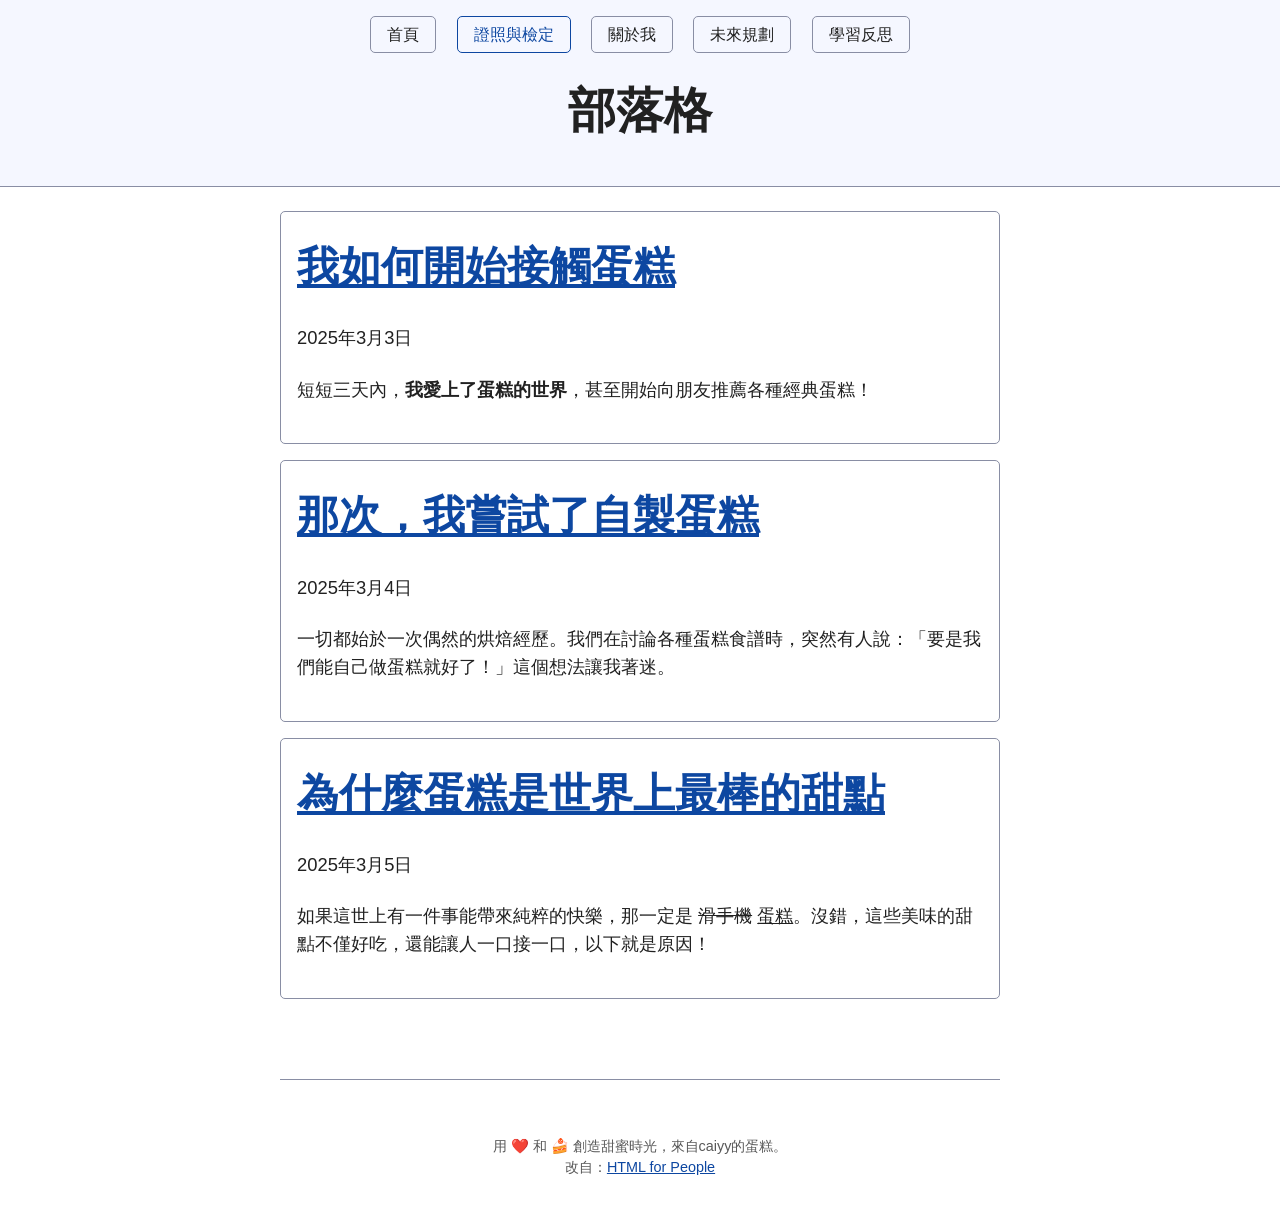
==== commit 88e2d2ed: "新的" ====
--- a/blog/index.html
+++ b/blog/index.html
@@ -10,10 +10,10 @@
     <header>
       <nav>
         <a href="../index.html">首頁</a>
-        <a href="index.html" aria-current="page">部落格</a>
-        <a href="../about.html">關於</a>
-        <a href="../resume.html">簡歷</a>
-        <a href="../fun.html">Fun!</a>
+        <a href="index.html" aria-current="page">證照與檢定</a>
+        <a href="../about.html">關於我</a>
+        <a href="../resume.html">未來規劃</a>
+        <a href="../fun.html">學習反思</a>
       </nav>
       <h1>部落格</h1>
     </header>
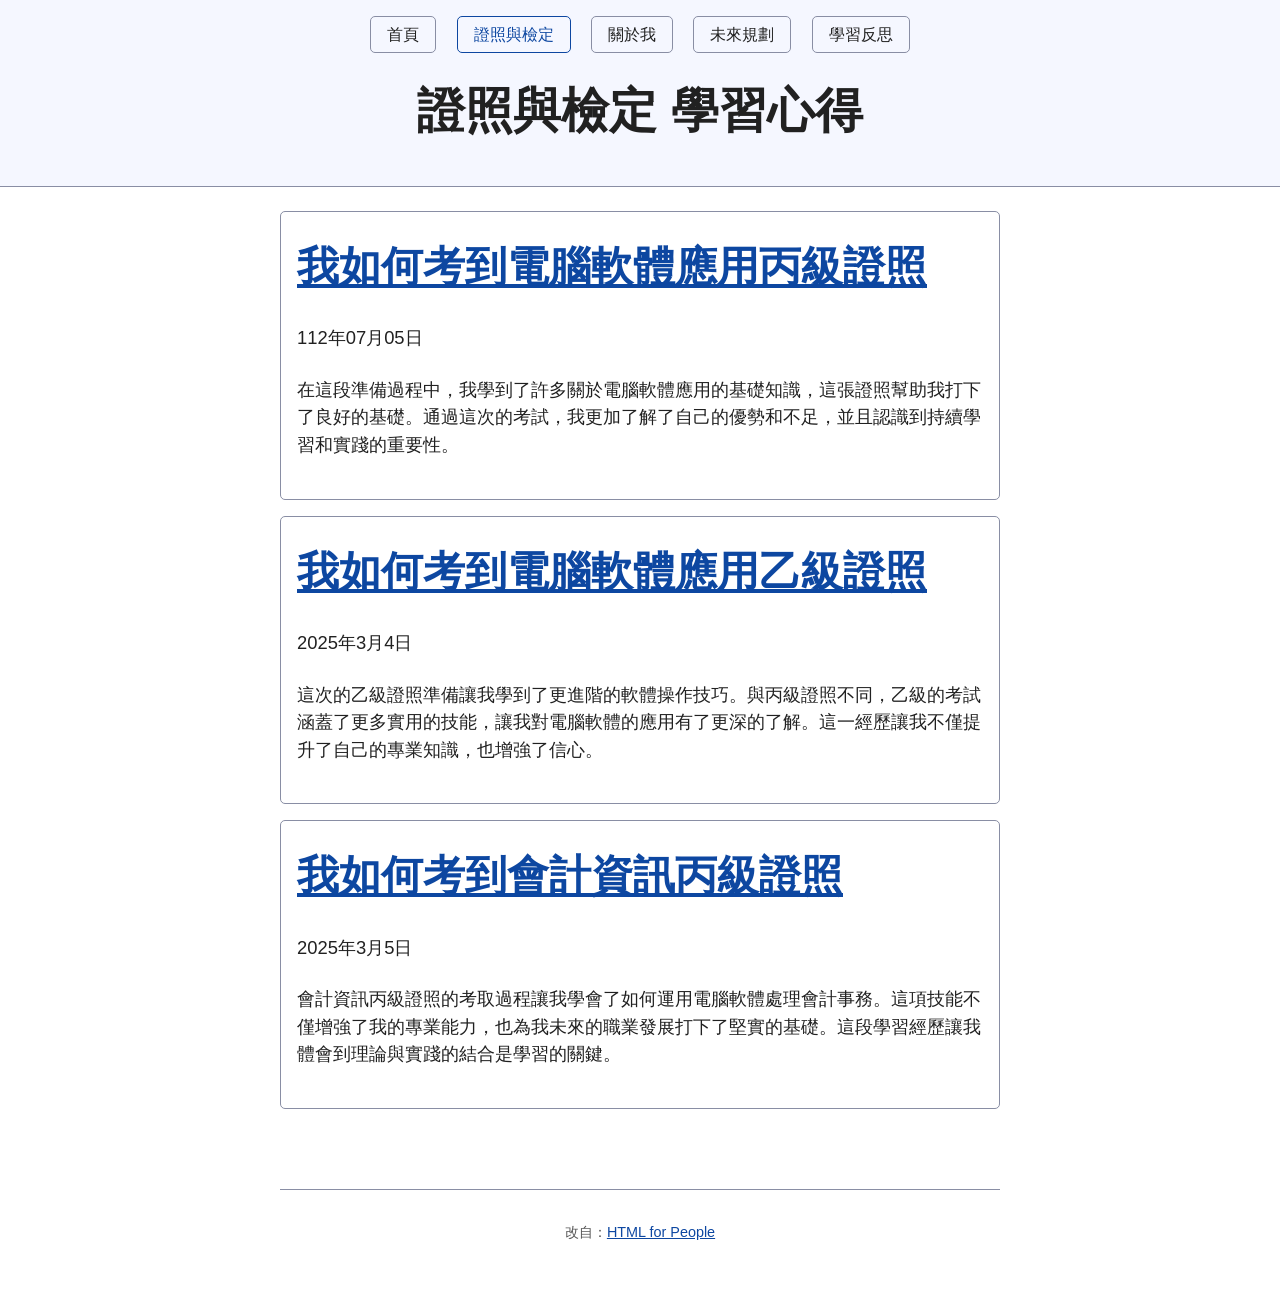
==== commit 0309443b: "上傳" ====
--- a/blog/index.html
+++ b/blog/index.html
@@ -3,7 +3,7 @@
   <head>
     <meta charset="utf-8" />
     <link rel="stylesheet" href="../css/simple.css" />
-    <title>蛋糕愛好者的天地</title>
+    <title>證照心得分享</title>
   </head>
 
   <body>
@@ -15,41 +15,39 @@
         <a href="../resume.html">未來規劃</a>
         <a href="../fun.html">學習反思</a>
       </nav>
-      <h1>部落格</h1>
+      <h1>證照與檢定 學習心得</h1>
     </header>
     <main>
       <article>
         <h2>
-          <a href="2025-03-03-a.html">我如何開始接觸蛋糕</a>
+          <a href="丙級證照.html">我如何考到電腦軟體應用丙級證照</a>
         </h2>
-        <p><time datetime="2025-03-03">2025年3月3日</time></p>
+        <p><time datetime="2025-03-03">112年07月05日</time></p>
         <p>
-          短短三天內，<strong>我愛上了蛋糕的世界</strong>，甚至開始向朋友推薦各種經典蛋糕！
+          在這段準備過程中，我學到了許多關於電腦軟體應用的基礎知識，這張證照幫助我打下了良好的基礎。通過這次的考試，我更加了解了自己的優勢和不足，並且認識到持續學習和實踐的重要性。
         </p>
       </article>
       <article>
         <h2>
-          <a href="2025-03-03-b.html">那次，我嘗試了自製蛋糕</a>
+          <a href="乙級證照.html">我如何考到電腦軟體應用乙級證照</a>
         </h2>
         <p><time datetime="2025-03-03">2025年3月4日</time></p>
         <p>
-          一切都始於一次偶然的烘焙經歷。我們在討論各種蛋糕食譜時，突然有人說：「要是我們能自己做蛋糕就好了！」這個想法讓我著迷。
+          這次的乙級證照準備讓我學到了更進階的軟體操作技巧。與丙級證照不同，乙級的考試涵蓋了更多實用的技能，讓我對電腦軟體的應用有了更深的了解。這一經歷讓我不僅提升了自己的專業知識，也增強了信心。
         </p>
       </article>
       <article>
         <h2>
-          <a href="2025-03-03-c.html">為什麼蛋糕是世界上最棒的甜點</a>
+          <a href="會計資訊丙級.html">我如何考到會計資訊丙級證照</a>
         </h2>
         <p><time datetime="2025-03-03">2025年3月5日</time></p>
         <p>
-          如果這世上有一件事能帶來純粹的快樂，那一定是 <del>滑手機</del>
-          <ins>蛋糕</ins>。沒錯，這些美味的甜點不僅好吃，還能讓人一口接一口，以下就是原因！
+          會計資訊丙級證照的考取過程讓我學會了如何運用電腦軟體處理會計事務。這項技能不僅增強了我的專業能力，也為我未來的職業發展打下了堅實的基礎。這段學習經歷讓我體會到理論與實踐的結合是學習的關鍵。
         </p>
       </article>
     </main>
 
     <footer>
-      <p>用 ❤️ 和 🍰 創造甜蜜時光，來自caiyy的蛋糕。<br>
       改自：<a href="https://htmlforpeople.com/">HTML for People</a>
       </p>    
     </footer>
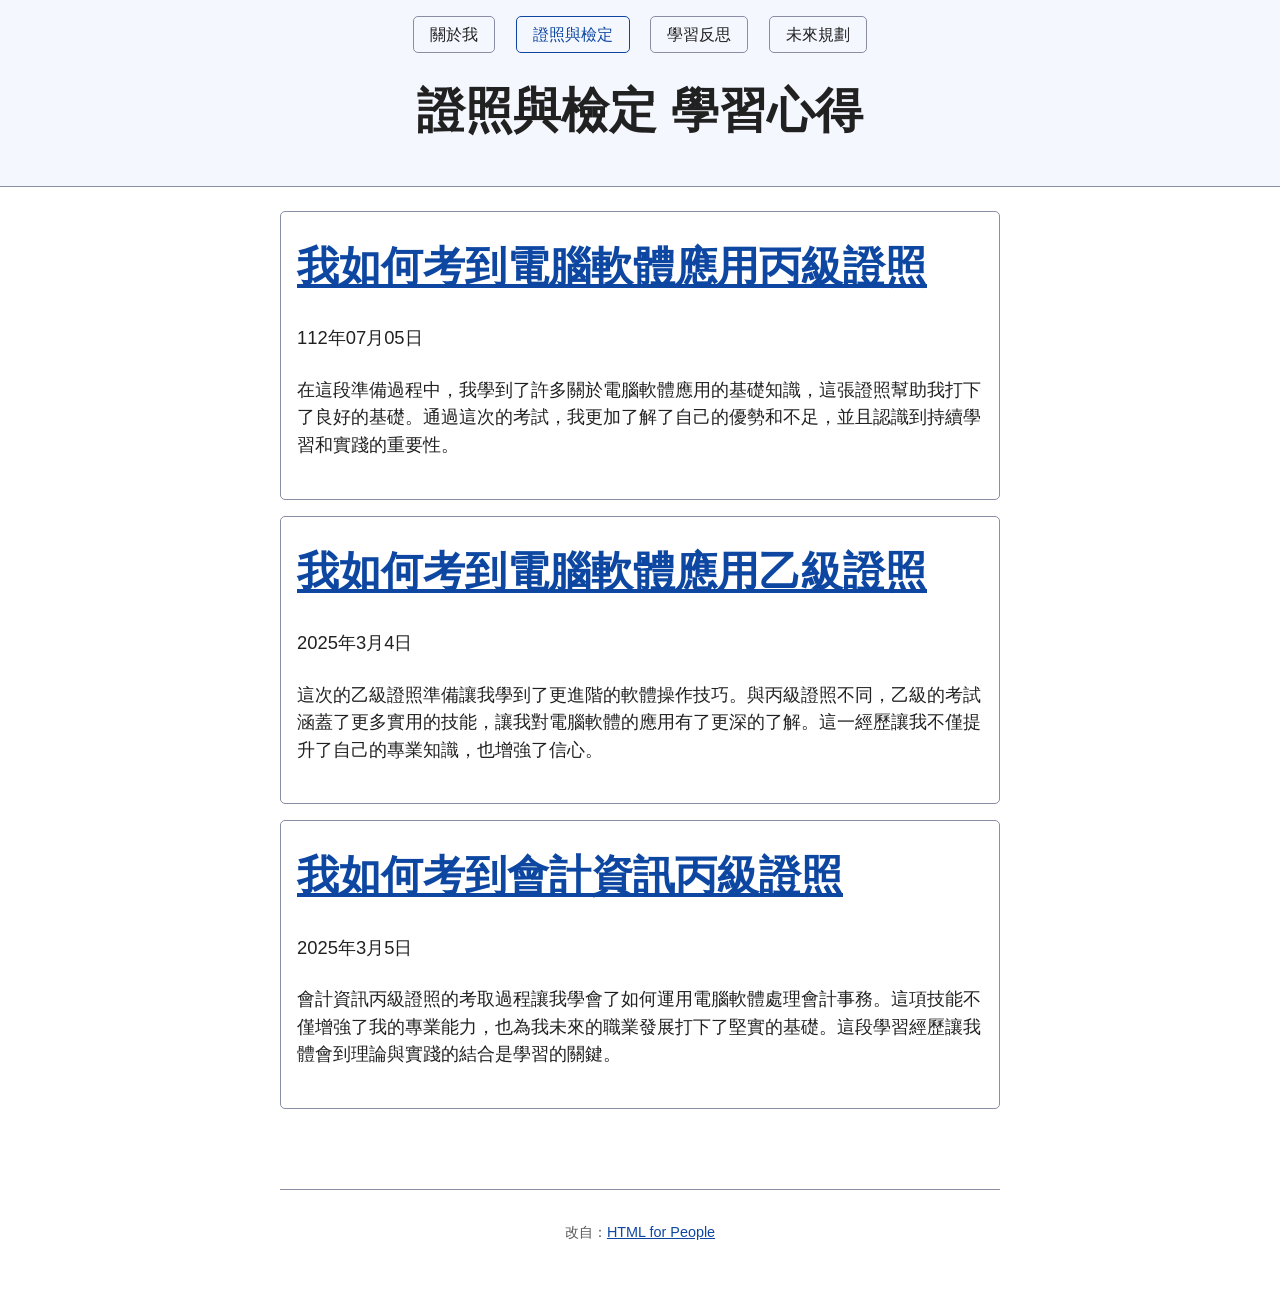
==== commit 63de1ee2: "上傳" ====
--- a/blog/index.html
+++ b/blog/index.html
@@ -9,11 +9,12 @@
   <body>
     <header>
       <nav>
-        <a href="../index.html">首頁</a>
+         <a href="../about.html">關於我</a>
         <a href="index.html" aria-current="page">證照與檢定</a>
-        <a href="../about.html">關於我</a>
+       
+        
+        <a href="../fun.html">學習反思</a>
         <a href="../resume.html">未來規劃</a>
-        <a href="../fun.html">學習反思</a>
       </nav>
       <h1>證照與檢定 學習心得</h1>
     </header>
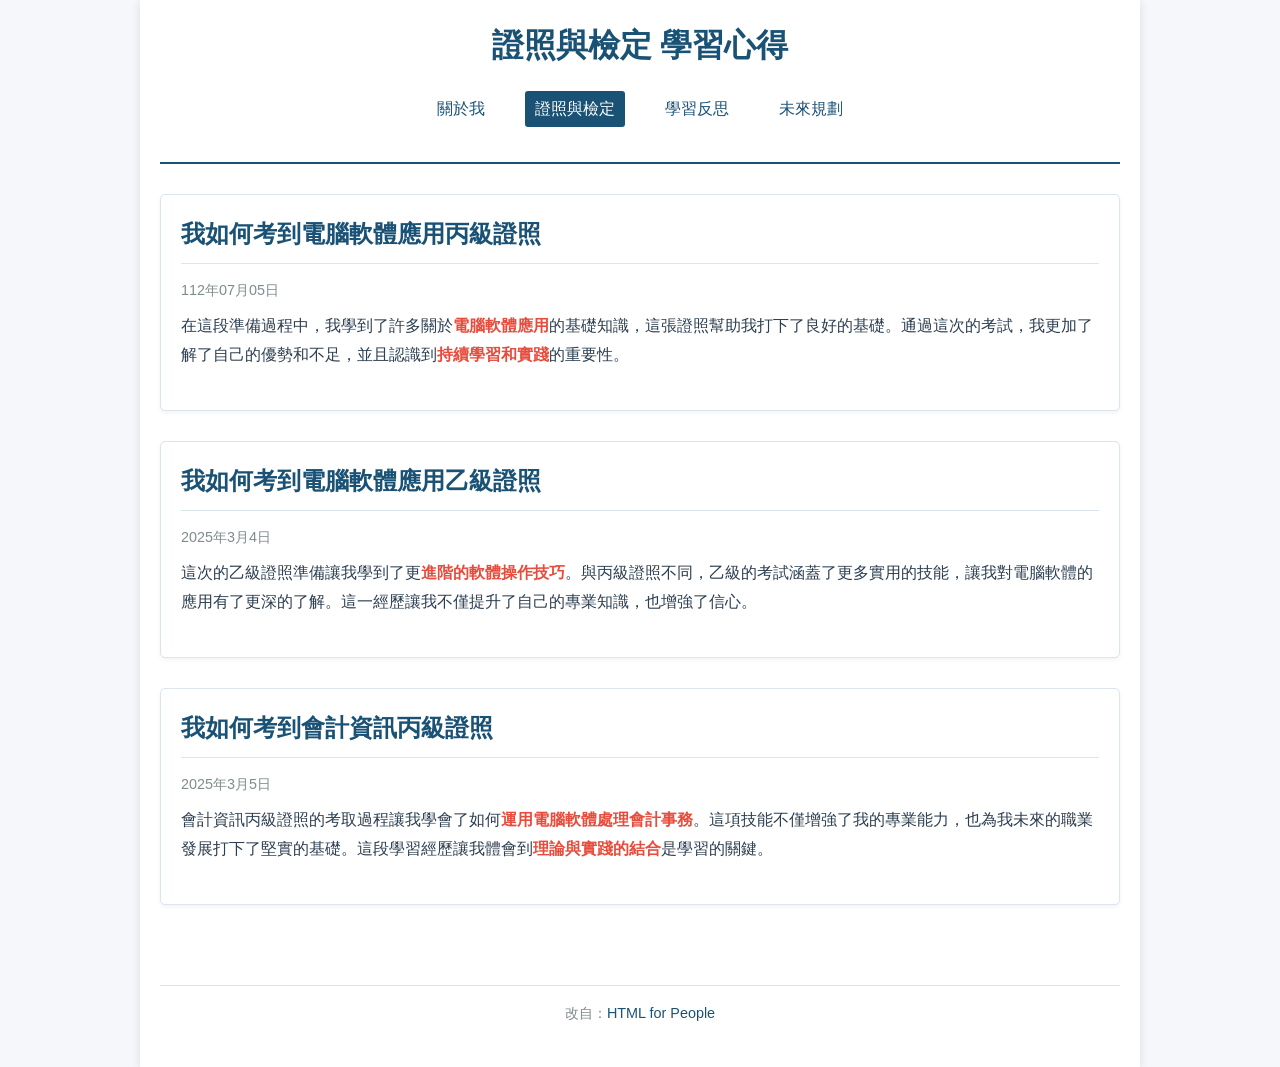
==== commit 8b8e6f45: "上傳" ====
--- a/blog/index.html
+++ b/blog/index.html
@@ -1,56 +1,236 @@
 <!DOCTYPE html>
-<html>
-  <head>
-    <meta charset="utf-8" />
-    <link rel="stylesheet" href="../css/simple.css" />
+<html lang="zh-Hant">
+<head>
+    <meta charset="UTF-8">
+    <meta name="viewport" content="width=device-width, initial-scale=1.0">
     <title>證照心得分享</title>
-  </head>
-
-  <body>
-    <header>
-      <nav>
-         <a href="../about.html">關於我</a>
-        <a href="index.html" aria-current="page">證照與檢定</a>
-       
-        
-        <a href="../fun.html">學習反思</a>
-        <a href="../resume.html">未來規劃</a>
-      </nav>
-      <h1>證照與檢定 學習心得</h1>
-    </header>
-    <main>
-      <article>
-        <h2>
-          <a href="丙級證照.html">我如何考到電腦軟體應用丙級證照</a>
-        </h2>
-        <p><time datetime="2025-03-03">112年07月05日</time></p>
-        <p>
-          在這段準備過程中，我學到了許多關於電腦軟體應用的基礎知識，這張證照幫助我打下了良好的基礎。通過這次的考試，我更加了解了自己的優勢和不足，並且認識到持續學習和實踐的重要性。
-        </p>
-      </article>
-      <article>
-        <h2>
-          <a href="乙級證照.html">我如何考到電腦軟體應用乙級證照</a>
-        </h2>
-        <p><time datetime="2025-03-03">2025年3月4日</time></p>
-        <p>
-          這次的乙級證照準備讓我學到了更進階的軟體操作技巧。與丙級證照不同，乙級的考試涵蓋了更多實用的技能，讓我對電腦軟體的應用有了更深的了解。這一經歷讓我不僅提升了自己的專業知識，也增強了信心。
-        </p>
-      </article>
-      <article>
-        <h2>
-          <a href="會計資訊丙級.html">我如何考到會計資訊丙級證照</a>
-        </h2>
-        <p><time datetime="2025-03-03">2025年3月5日</time></p>
-        <p>
-          會計資訊丙級證照的考取過程讓我學會了如何運用電腦軟體處理會計事務。這項技能不僅增強了我的專業能力，也為我未來的職業發展打下了堅實的基礎。這段學習經歷讓我體會到理論與實踐的結合是學習的關鍵。
-        </p>
-      </article>
-    </main>
-
-    <footer>
-      改自：<a href="https://htmlforpeople.com/">HTML for People</a>
-      </p>    
-    </footer>
-  </body>
-</html>
+    <style>
+        /* 簡潔現代風格 */
+        :root {
+            --primary-color: #1a5276;
+            --accent-color: #e74c3c;
+            --text-color: #2c3e50;
+            --light-bg: #f5f7fa;
+            --light-border: #dce4ec;
+            --white: #ffffff;
+        }
+        
+        * {
+            margin: 0;
+            padding: 0;
+            box-sizing: border-box;
+            font-family: 'Arial', 'Microsoft JhengHei', sans-serif;
+        }
+        
+        body {
+            color: var(--text-color);
+            line-height: 1.6;
+            background-color: var(--light-bg);
+            padding: 0;
+            font-size: 16px;
+        }
+        
+        .container {
+            max-width: 1000px;
+            margin: 0 auto;
+            padding: 20px;
+            background-color: var(--white);
+            box-shadow: 0 2px 10px rgba(0, 0, 0, 0.1);
+        }
+        
+        header {
+            margin-bottom: 30px;
+            text-align: center;
+            border-bottom: 2px solid var(--primary-color);
+            padding-bottom: 15px;
+        }
+        
+        nav {
+            display: flex;
+            justify-content: center;
+            margin: 20px 0;
+        }
+        
+        nav a {
+            color: var(--primary-color);
+            text-decoration: none;
+            margin: 0 15px;
+            padding: 5px 10px;
+            border-radius: 3px;
+            transition: background-color 0.3s;
+        }
+        
+        nav a:hover, nav a[aria-current="page"] {
+            background-color: var(--primary-color);
+            color: var(--white);
+        }
+        
+        h1 {
+            color: var(--primary-color);
+            margin-bottom: 10px;
+        }
+        
+        h2 {
+            color: var(--primary-color);
+            margin: 30px 0 15px;
+            border-bottom: 1px solid var(--light-border);
+            padding-bottom: 10px;
+        }
+        
+        h3 {
+            color: var(--text-color);
+            margin: 25px 0 15px;
+            font-size: 1.3em;
+        }
+        
+        p {
+            margin-bottom: 20px;
+            line-height: 1.8;
+        }
+        
+        .highlight {
+            color: var(--accent-color);
+            font-weight: bold;
+        }
+        
+        section {
+            margin-bottom: 30px;
+            padding-bottom: 20px;
+        }
+        
+        ul {
+            margin: 15px 0 25px 20px;
+        }
+        
+        li {
+            margin-bottom: 15px;
+            line-height: 1.7;
+        }
+        
+        .certificate-section {
+            margin: 20px 0;
+        }
+        
+        .certificate-card {
+            margin-bottom: 30px;
+            padding: 20px;
+            background-color: var(--white);
+            border: 1px solid var(--light-border);
+            border-radius: 5px;
+            box-shadow: 0 2px 4px rgba(0, 0, 0, 0.05);
+            transition: transform 0.3s ease, box-shadow 0.3s ease;
+        }
+        
+        .certificate-card:hover {
+            transform: translateY(-5px);
+            box-shadow: 0 5px 15px rgba(0, 0, 0, 0.1);
+        }
+        
+        .certificate-card h2 {
+            margin-top: 0;
+        }
+        
+        .certificate-card h2 a {
+            color: var(--primary-color);
+            text-decoration: none;
+            transition: color 0.3s;
+        }
+        
+        .certificate-card h2 a:hover {
+            color: var(--accent-color);
+        }
+        
+        .certificate-card time {
+            color: #7f8c8d;
+            font-size: 0.9em;
+            display: block;
+            margin-bottom: 10px;
+        }
+        
+        footer {
+            text-align: center;
+            margin-top: 30px;
+            padding-top: 15px;
+            border-top: 1px solid var(--light-border);
+            color: #7f8c8d;
+            font-size: 0.9em;
+        }
+        
+        footer a {
+            color: var(--primary-color);
+            text-decoration: none;
+        }
+        
+        footer a:hover {
+            text-decoration: underline;
+        }
+
+        @media (max-width: 768px) {
+            nav {
+                flex-direction: column;
+                align-items: center;
+            }
+            
+            nav a {
+                margin: 5px 0;
+                width: 80%;
+                text-align: center;
+            }
+            
+            .certificate-card {
+                padding: 15px;
+            }
+        }
+    </style>
+</head>
+
+<body>
+    <div class="container">
+        <header>
+            <h1>證照與檢定 學習心得</h1>
+            <nav>
+                <a href="../index.html">關於我</a>
+                <a href="index.html" aria-current="page">證照與檢定</a>
+                <a href="../fun.html">學習反思</a>
+                <a href="../about.html">未來規劃</a>
+            </nav>
+        </header>
+
+        <section class="certificate-section">
+            <div class="certificate-card">
+                <h2>
+                    <a href="丙級證照.html">我如何考到電腦軟體應用丙級證照</a>
+                </h2>
+                <time datetime="2023-07-05">112年07月05日</time>
+                <p>
+                    在這段準備過程中，我學到了許多關於<span class="highlight">電腦軟體應用</span>的基礎知識，這張證照幫助我打下了良好的基礎。通過這次的考試，我更加了解了自己的優勢和不足，並且認識到<span class="highlight">持續學習和實踐</span>的重要性。
+                </p>
+            </div>
+            
+            <div class="certificate-card">
+                <h2>
+                    <a href="乙級證照.html">我如何考到電腦軟體應用乙級證照</a>
+                </h2>
+                <time datetime="2025-03-04">2025年3月4日</time>
+                <p>
+                    這次的乙級證照準備讓我學到了更<span class="highlight">進階的軟體操作技巧</span>。與丙級證照不同，乙級的考試涵蓋了更多實用的技能，讓我對電腦軟體的應用有了更深的了解。這一經歷讓我不僅提升了自己的專業知識，也增強了信心。
+                </p>
+            </div>
+            
+            <div class="certificate-card">
+                <h2>
+                    <a href="會計資訊丙級.html">我如何考到會計資訊丙級證照</a>
+                </h2>
+                <time datetime="2025-03-05">2025年3月5日</time>
+                <p>
+                    會計資訊丙級證照的考取過程讓我學會了如何<span class="highlight">運用電腦軟體處理會計事務</span>。這項技能不僅增強了我的專業能力，也為我未來的職業發展打下了堅實的基礎。這段學習經歷讓我體會到<span class="highlight">理論與實踐的結合</span>是學習的關鍵。
+                </p>
+            </div>
+        </section>
+
+        <footer>
+            <p>改自：<a href="https://htmlforpeople.com/">HTML for People</a></p>
+        </footer>
+    </div>
+</body>
+</html>
